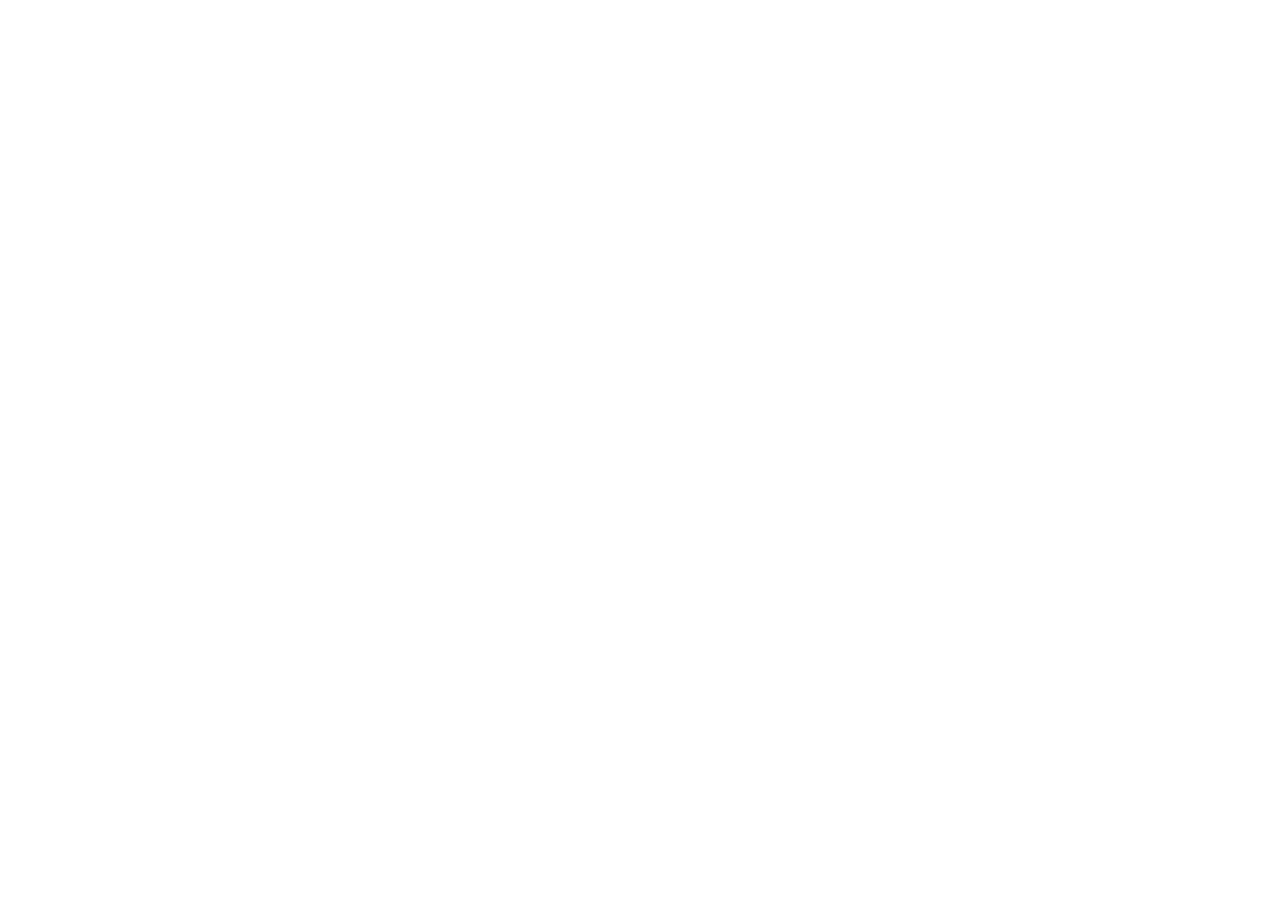
==== index.html @ 7a3fcdf2 "login/sugnup form design" ====
<!DOCTYPE html>
<html lang="en">
<head>
    <meta charset="UTF-8">
    <meta name="viewport" content="width=device-width, initial-scale=1.0">
    <title>Home Webiste</title>
</head>
<body>
    
</body>
</html>
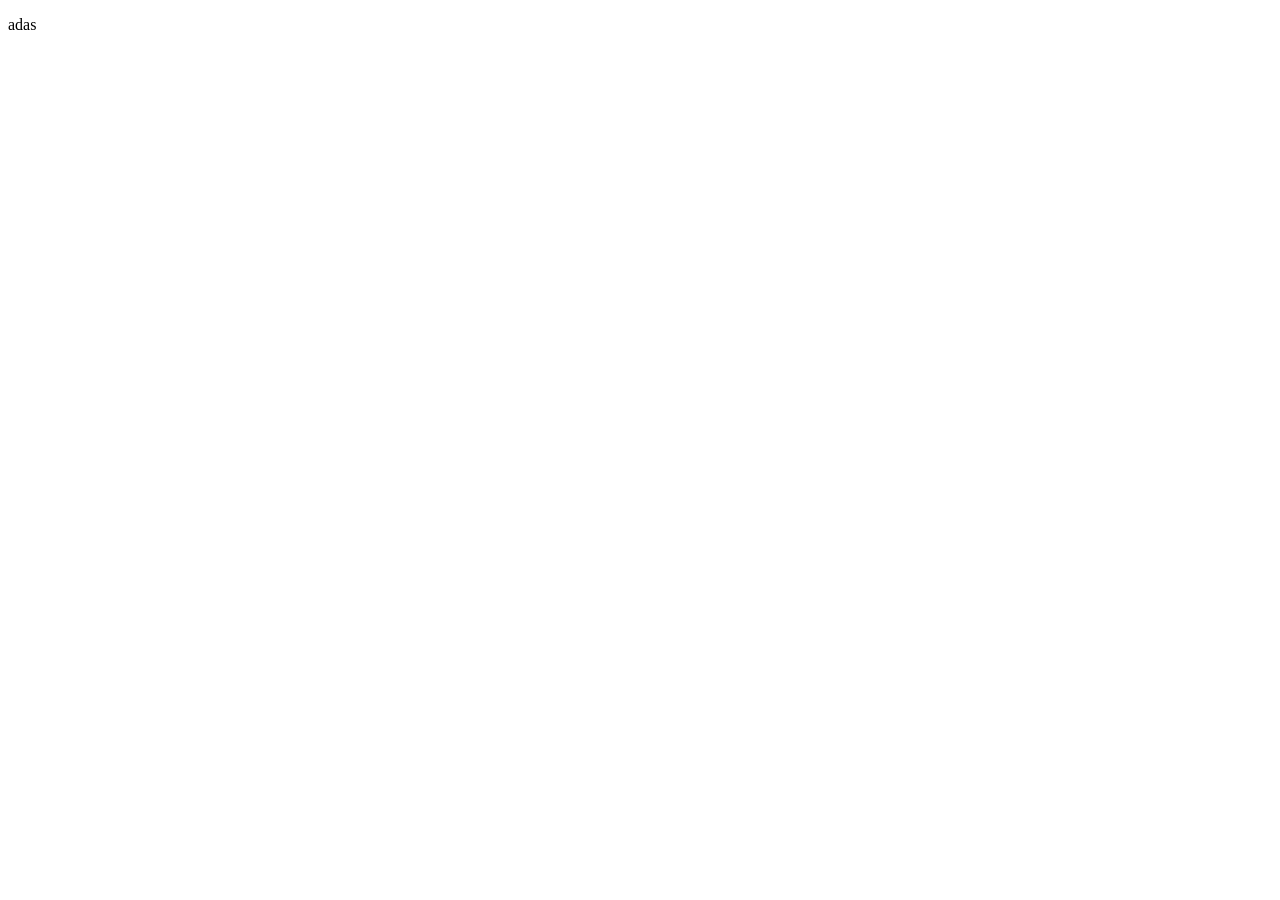
==== commit 4542a549: "added php in signup" ====
--- a/index.html
+++ b/index.html
@@ -6,6 +6,6 @@
     <title>Home Webiste</title>
 </head>
 <body>
-    
+    <p>adas</p>
 </body>
 </html>
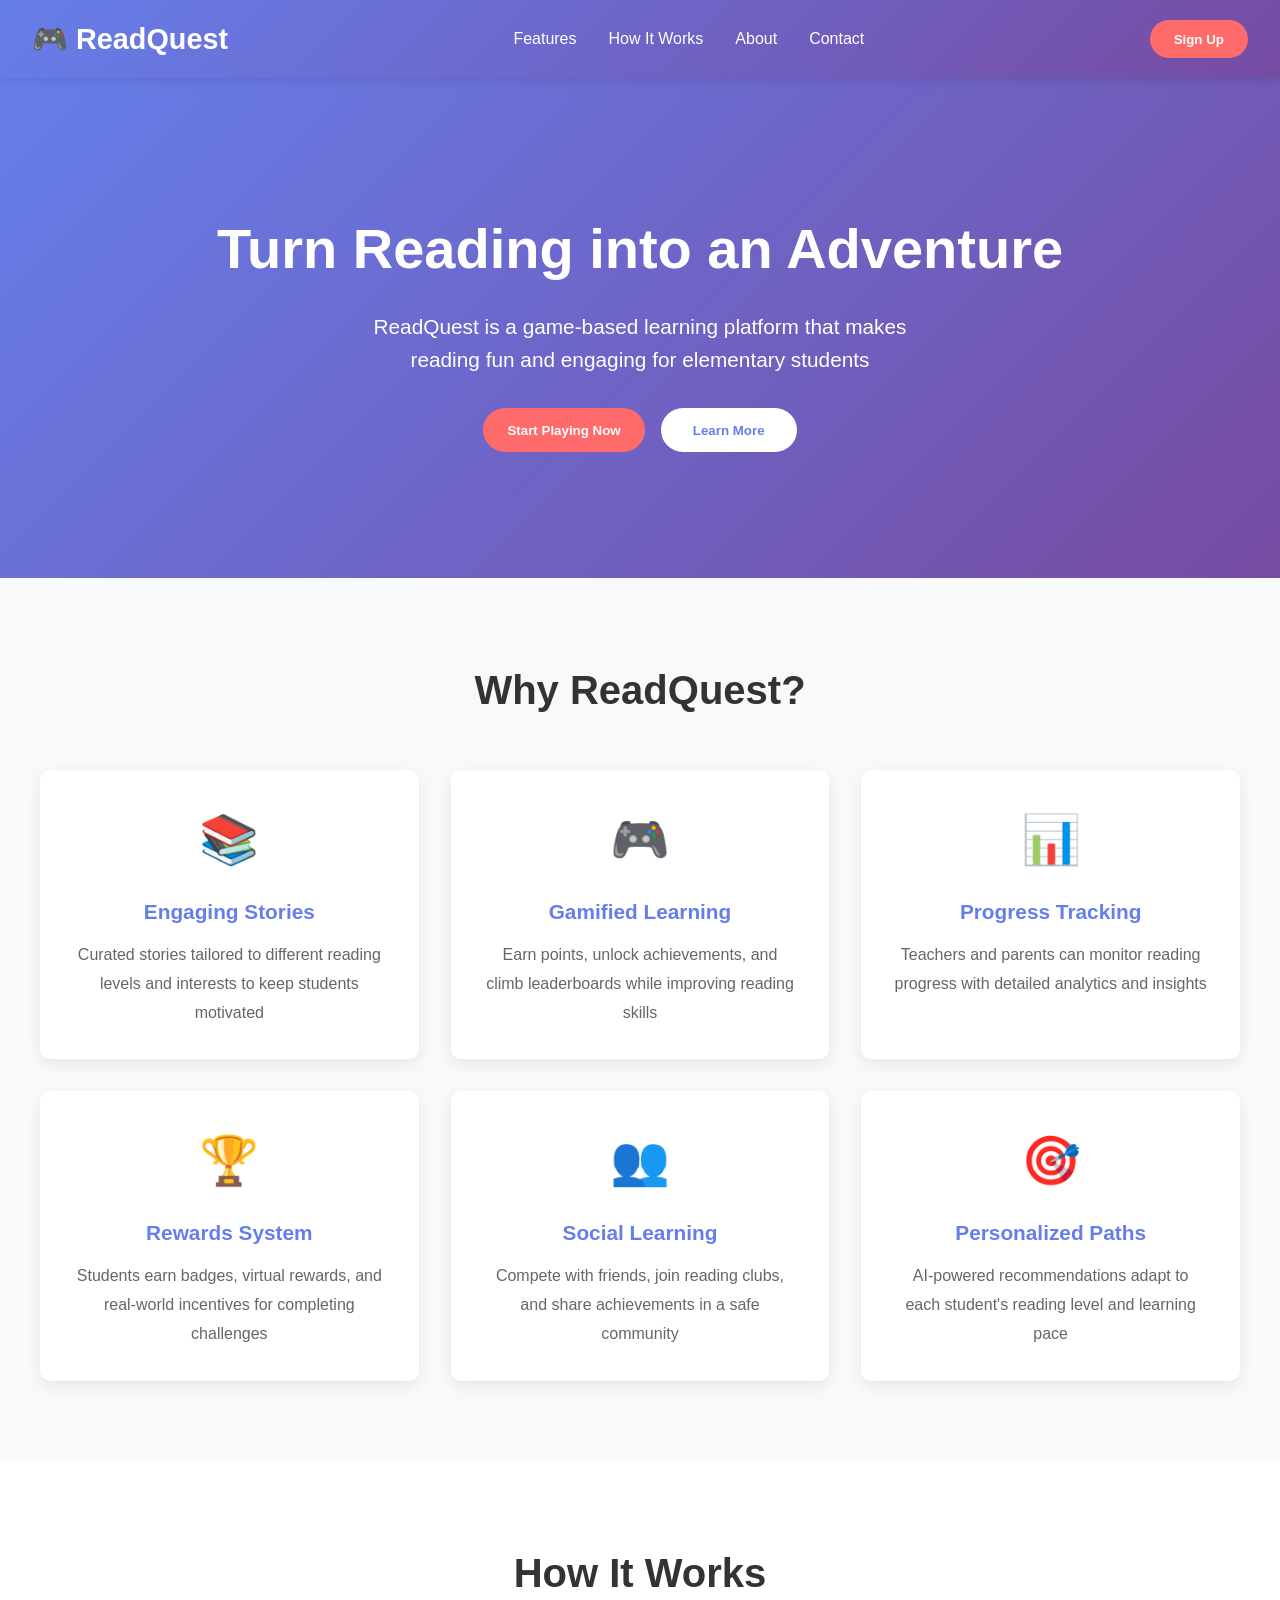
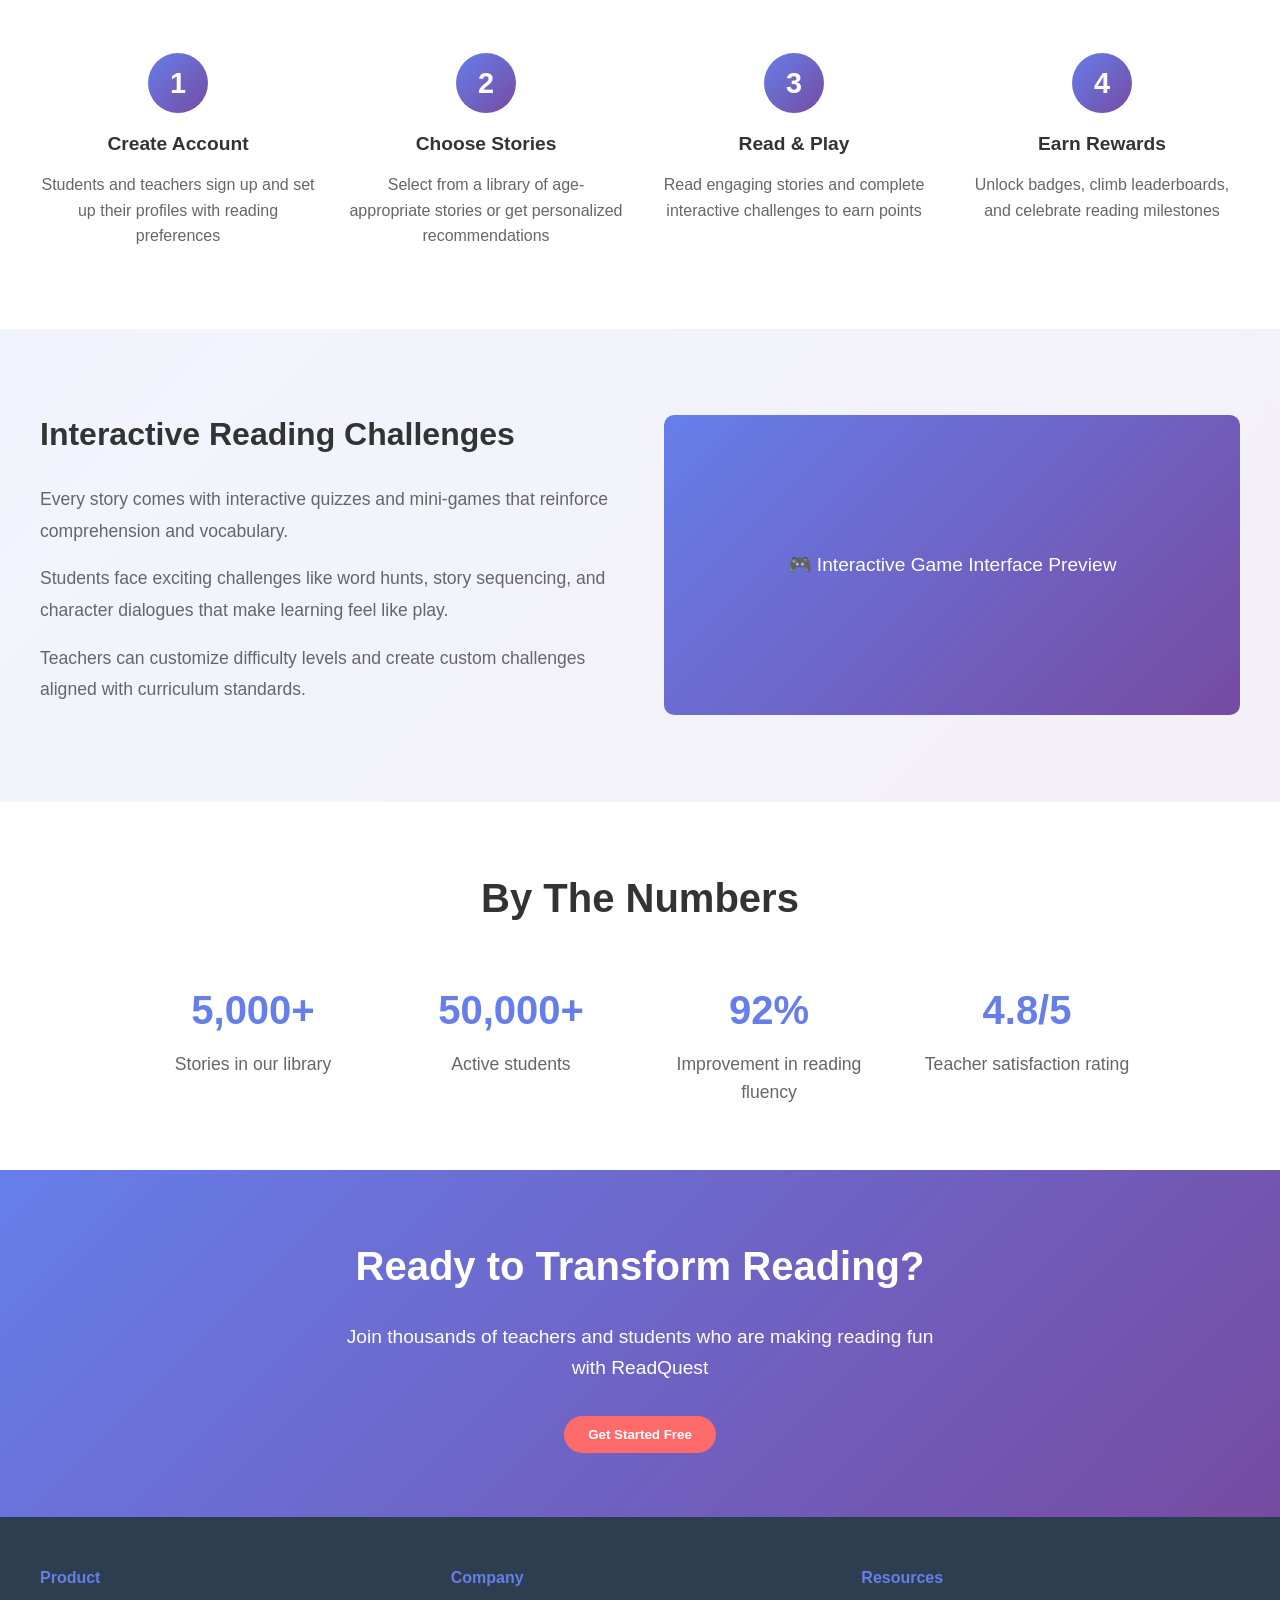
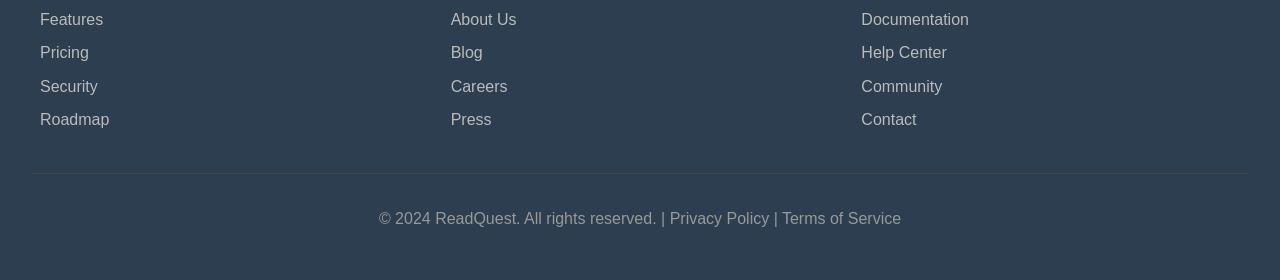
==== commit 20bf71df: "added hoepage design" ====
--- a/index.html
+++ b/index.html
@@ -3,9 +3,178 @@
 <head>
     <meta charset="UTF-8">
     <meta name="viewport" content="width=device-width, initial-scale=1.0">
-    <title>Home Webiste</title>
+    <title>ReadQuest - Game-Based Learning Platform</title>
+    <link rel="stylesheet" href="style.css">
+    <style>
+      
+    </style>
 </head>
 <body>
-    <p>adas</p>
+    <!-- Navigation -->
+    <nav>
+        <div class="logo">🎮 ReadQuest</div>
+        <ul>
+            <li><a href="#features">Features</a></li>
+            <li><a href="#how-it-works">How It Works</a></li>
+            <li><a href="#about">About</a></li>
+            <li><a href="#contact">Contact</a></li>
+        </ul>
+        <button class="btn-primary">Sign Up</button>
+    </nav>
+
+    <!-- Hero Section -->
+    <section class="hero">
+        <h1>Turn Reading into an Adventure</h1>
+        <p>ReadQuest is a game-based learning platform that makes reading fun and engaging for elementary students</p>
+        <div class="hero-buttons">
+            <button class="btn-primary">Start Playing Now</button>
+            <button class="btn-secondary">Learn More</button>
+        </div>
+    </section>
+
+    <!-- Features Section -->
+    <section class="features" id="features">
+        <h2 class="section-title">Why ReadQuest?</h2>
+        <div class="features-grid">
+            <div class="feature-card">
+                <div class="feature-icon">📚</div>
+                <h3>Engaging Stories</h3>
+                <p>Curated stories tailored to different reading levels and interests to keep students motivated</p>
+            </div>
+            <div class="feature-card">
+                <div class="feature-icon">🎮</div>
+                <h3>Gamified Learning</h3>
+                <p>Earn points, unlock achievements, and climb leaderboards while improving reading skills</p>
+            </div>
+            <div class="feature-card">
+                <div class="feature-icon">📊</div>
+                <h3>Progress Tracking</h3>
+                <p>Teachers and parents can monitor reading progress with detailed analytics and insights</p>
+            </div>
+            <div class="feature-card">
+                <div class="feature-icon">🏆</div>
+                <h3>Rewards System</h3>
+                <p>Students earn badges, virtual rewards, and real-world incentives for completing challenges</p>
+            </div>
+            <div class="feature-card">
+                <div class="feature-icon">👥</div>
+                <h3>Social Learning</h3>
+                <p>Compete with friends, join reading clubs, and share achievements in a safe community</p>
+            </div>
+            <div class="feature-card">
+                <div class="feature-icon">🎯</div>
+                <h3>Personalized Paths</h3>
+                <p>AI-powered recommendations adapt to each student's reading level and learning pace</p>
+            </div>
+        </div>
+    </section>
+
+    <!-- How It Works -->
+    <section class="how-it-works" id="how-it-works">
+        <h2 class="section-title">How It Works</h2>
+        <div class="steps-grid">
+            <div class="step">
+                <div class="step-number">1</div>
+                <h3>Create Account</h3>
+                <p>Students and teachers sign up and set up their profiles with reading preferences</p>
+            </div>
+            <div class="step">
+                <div class="step-number">2</div>
+                <h3>Choose Stories</h3>
+                <p>Select from a library of age-appropriate stories or get personalized recommendations</p>
+            </div>
+            <div class="step">
+                <div class="step-number">3</div>
+                <h3>Read & Play</h3>
+                <p>Read engaging stories and complete interactive challenges to earn points</p>
+            </div>
+            <div class="step">
+                <div class="step-number">4</div>
+                <h3>Earn Rewards</h3>
+                <p>Unlock badges, climb leaderboards, and celebrate reading milestones</p>
+            </div>
+        </div>
+    </section>
+
+    <!-- Game Showcase -->
+    <section class="game-showcase">
+        <div class="showcase-content">
+            <div class="showcase-text">
+                <h2>Interactive Reading Challenges</h2>
+                <p>Every story comes with interactive quizzes and mini-games that reinforce comprehension and vocabulary.</p>
+                <p>Students face exciting challenges like word hunts, story sequencing, and character dialogues that make learning feel like play.</p>
+                <p>Teachers can customize difficulty levels and create custom challenges aligned with curriculum standards.</p>
+            </div>
+            <div class="showcase-image">
+                🎮 Interactive Game Interface Preview
+            </div>
+        </div>
+    </section>
+
+    <!-- Stats Section -->
+    <section class="stats">
+        <h2 class="section-title">By The Numbers</h2>
+        <div class="stats-grid">
+            <div class="stat-item">
+                <h3>5,000+</h3>
+                <p>Stories in our library</p>
+            </div>
+            <div class="stat-item">
+                <h3>50,000+</h3>
+                <p>Active students</p>
+            </div>
+            <div class="stat-item">
+                <h3>92%</h3>
+                <p>Improvement in reading fluency</p>
+            </div>
+            <div class="stat-item">
+                <h3>4.8/5</h3>
+                <p>Teacher satisfaction rating</p>
+            </div>
+        </div>
+    </section>
+
+    <!-- CTA Section -->
+    <section class="cta">
+        <h2>Ready to Transform Reading?</h2>
+        <p>Join thousands of teachers and students who are making reading fun with ReadQuest</p>
+        <button class="btn-primary">Get Started Free</button>
+    </section>
+
+    <!-- Footer -->
+    <footer>
+        <div class="footer-content">
+            <div class="footer-section">
+                <h4>Product</h4>
+                <ul>
+                    <li><a href="#">Features</a></li>
+                    <li><a href="#">Pricing</a></li>
+                    <li><a href="#">Security</a></li>
+                    <li><a href="#">Roadmap</a></li>
+                </ul>
+            </div>
+            <div class="footer-section">
+                <h4>Company</h4>
+                <ul>
+                    <li><a href="#">About Us</a></li>
+                    <li><a href="#">Blog</a></li>
+                    <li><a href="#">Careers</a></li>
+                    <li><a href="#">Press</a></li>
+                </ul>
+            </div>
+            <div class="footer-section">
+                <h4>Resources</h4>
+                <ul>
+                    <li><a href="#">Documentation</a></li>
+                    <li><a href="#">Help Center</a></li>
+                    <li><a href="#">Community</a></li>
+                    <li><a href="#">Contact</a></li>
+                </ul>
+            </div>
+        </div>
+        <div class="footer-bottom">
+            <p>&copy; 2024 ReadQuest. All rights reserved. | Privacy Policy | Terms of Service</p>
+        </div>
+    </footer>
 </body>
 </html>
--- a/style.css
+++ b/style.css
@@ -0,0 +1,393 @@
+  * {
+            margin: 0;
+            padding: 0;
+            box-sizing: border-box;
+        }
+
+        body {
+            font-family: 'Segoe UI', Tahoma, Geneva, Verdana, sans-serif;
+            line-height: 1.6;
+            color: #333;
+        }
+
+        /* Navigation */
+        nav {
+            background: linear-gradient(135deg, #667eea 0%, #764ba2 100%);
+            padding: 1rem 2rem;
+            display: flex;
+            justify-content: space-between;
+            align-items: center;
+            box-shadow: 0 2px 10px rgba(0,0,0,0.1);
+            position: sticky;
+            top: 0;
+            z-index: 100;
+        }
+
+        .logo {
+            font-size: 1.8rem;
+            font-weight: bold;
+            color: white;
+            display: flex;
+            align-items: center;
+            gap: 0.5rem;
+        }
+
+        nav ul {
+            display: flex;
+            list-style: none;
+            gap: 2rem;
+        }
+
+        nav a {
+            color: white;
+            text-decoration: none;
+            transition: opacity 0.3s;
+            font-weight: 500;
+        }
+
+        nav a:hover {
+            opacity: 0.8;
+        }
+
+        .btn-primary {
+            background: #ff6b6b;
+            color: white;
+            padding: 0.7rem 1.5rem;
+            border: none;
+            border-radius: 25px;
+            cursor: pointer;
+            font-weight: 600;
+            transition: transform 0.3s, box-shadow 0.3s;
+        }
+
+        .btn-primary:hover {
+            transform: translateY(-2px);
+            box-shadow: 0 5px 15px rgba(255, 107, 107, 0.4);
+        }
+
+        /* Hero Section */
+        .hero {
+            background: linear-gradient(135deg, #667eea 0%, #764ba2 100%);
+            color: white;
+            padding: 6rem 2rem;
+            text-align: center;
+            min-height: 500px;
+            display: flex;
+            flex-direction: column;
+            justify-content: center;
+            align-items: center;
+        }
+
+        .hero h1 {
+            font-size: 3.5rem;
+            margin-bottom: 1rem;
+            animation: fadeInDown 0.8s ease-out;
+        }
+
+        .hero p {
+            font-size: 1.3rem;
+            margin-bottom: 2rem;
+            max-width: 600px;
+            animation: fadeInUp 0.8s ease-out;
+        }
+
+        .hero-buttons {
+            display: flex;
+            gap: 1rem;
+            justify-content: center;
+            flex-wrap: wrap;
+        }
+
+        .btn-secondary {
+            background: white;
+            color: #667eea;
+            padding: 0.9rem 2rem;
+            border: none;
+            border-radius: 25px;
+            cursor: pointer;
+            font-weight: 600;
+            transition: transform 0.3s, box-shadow 0.3s;
+        }
+
+        .btn-secondary:hover {
+            transform: translateY(-2px);
+            box-shadow: 0 5px 15px rgba(0,0,0,0.2);
+        }
+
+        /* Features Section */
+        .features {
+            padding: 5rem 2rem;
+            background: #f8f9fa;
+        }
+
+        .section-title {
+            text-align: center;
+            font-size: 2.5rem;
+            margin-bottom: 3rem;
+            color: #333;
+        }
+
+        .features-grid {
+            display: grid;
+            grid-template-columns: repeat(auto-fit, minmax(280px, 1fr));
+            gap: 2rem;
+            max-width: 1200px;
+            margin: 0 auto;
+        }
+
+        .feature-card {
+            background: white;
+            padding: 2rem;
+            border-radius: 10px;
+            text-align: center;
+            box-shadow: 0 5px 15px rgba(0,0,0,0.08);
+            transition: transform 0.3s, box-shadow 0.3s;
+        }
+
+        .feature-card:hover {
+            transform: translateY(-5px);
+            box-shadow: 0 10px 25px rgba(0,0,0,0.15);
+        }
+
+        .feature-icon {
+            font-size: 3rem;
+            margin-bottom: 1rem;
+        }
+
+        .feature-card h3 {
+            font-size: 1.3rem;
+            margin-bottom: 0.8rem;
+            color: #667eea;
+        }
+
+        .feature-card p {
+            color: #666;
+            line-height: 1.8;
+        }
+
+        /* How It Works */
+        .how-it-works {
+            padding: 5rem 2rem;
+            background: white;
+        }
+
+        .steps-grid {
+            display: grid;
+            grid-template-columns: repeat(auto-fit, minmax(250px, 1fr));
+            gap: 2rem;
+            max-width: 1200px;
+            margin: 0 auto;
+        }
+
+        .step {
+            text-align: center;
+            position: relative;
+        }
+
+        .step-number {
+            background: linear-gradient(135deg, #667eea 0%, #764ba2 100%);
+            color: white;
+            width: 60px;
+            height: 60px;
+            border-radius: 50%;
+            display: flex;
+            align-items: center;
+            justify-content: center;
+            font-size: 1.8rem;
+            font-weight: bold;
+            margin: 0 auto 1rem;
+        }
+
+        .step h3 {
+            font-size: 1.2rem;
+            margin-bottom: 0.8rem;
+            color: #333;
+        }
+
+        .step p {
+            color: #666;
+        }
+
+        /* Game Features Showcase */
+        .game-showcase {
+            padding: 5rem 2rem;
+            background: linear-gradient(135deg, #667eea15 0%, #764ba215 100%);
+        }
+
+        .showcase-content {
+            max-width: 1200px;
+            margin: 0 auto;
+            display: grid;
+            grid-template-columns: 1fr 1fr;
+            gap: 3rem;
+            align-items: center;
+        }
+
+        .showcase-text h2 {
+            font-size: 2rem;
+            margin-bottom: 1.5rem;
+            color: #333;
+        }
+
+        .showcase-text p {
+            font-size: 1.1rem;
+            color: #666;
+            margin-bottom: 1rem;
+            line-height: 1.8;
+        }
+
+        .showcase-image {
+            background: linear-gradient(135deg, #667eea 0%, #764ba2 100%);
+            height: 300px;
+            border-radius: 10px;
+            display: flex;
+            align-items: center;
+            justify-content: center;
+            color: white;
+            font-size: 1.2rem;
+            text-align: center;
+            padding: 2rem;
+        }
+
+        /* Stats Section */
+        .stats {
+            padding: 4rem 2rem;
+            background: white;
+        }
+
+        .stats-grid {
+            display: grid;
+            grid-template-columns: repeat(auto-fit, minmax(200px, 1fr));
+            gap: 2rem;
+            max-width: 1000px;
+            margin: 0 auto;
+            text-align: center;
+        }
+
+        .stat-item h3 {
+            font-size: 2.5rem;
+            color: #667eea;
+            margin-bottom: 0.5rem;
+            font-weight: bold;
+        }
+
+        .stat-item p {
+            color: #666;
+            font-size: 1.1rem;
+        }
+
+        /* CTA Section */
+        .cta {
+            background: linear-gradient(135deg, #667eea 0%, #764ba2 100%);
+            color: white;
+            padding: 4rem 2rem;
+            text-align: center;
+        }
+
+        .cta h2 {
+            font-size: 2.5rem;
+            margin-bottom: 1.5rem;
+        }
+
+        .cta p {
+            font-size: 1.2rem;
+            margin-bottom: 2rem;
+            max-width: 600px;
+            margin-left: auto;
+            margin-right: auto;
+        }
+
+        /* Footer */
+        footer {
+            background: #2c3e50;
+            color: white;
+            padding: 3rem 2rem;
+            text-align: center;
+        }
+
+        .footer-content {
+            max-width: 1200px;
+            margin: 0 auto;
+            display: grid;
+            grid-template-columns: repeat(auto-fit, minmax(250px, 1fr));
+            gap: 2rem;
+            text-align: left;
+            margin-bottom: 2rem;
+        }
+
+        .footer-section h4 {
+            margin-bottom: 1rem;
+            color: #667eea;
+        }
+
+        .footer-section ul {
+            list-style: none;
+        }
+
+        .footer-section ul li {
+            margin-bottom: 0.5rem;
+        }
+
+        .footer-section a {
+            color: #bbb;
+            text-decoration: none;
+            transition: color 0.3s;
+        }
+
+        .footer-section a:hover {
+            color: #667eea;
+        }
+
+        .footer-bottom {
+            border-top: 1px solid #444;
+            padding-top: 2rem;
+            text-align: center;
+            color: #999;
+        }
+
+        /* Animations */
+        @keyframes fadeInDown {
+            from {
+                opacity: 0;
+                transform: translateY(-30px);
+            }
+            to {
+                opacity: 1;
+                transform: translateY(0);
+            }
+        }
+
+        @keyframes fadeInUp {
+            from {
+                opacity: 0;
+                transform: translateY(30px);
+            }
+            to {
+                opacity: 1;
+                transform: translateY(0);
+            }
+        }
+
+        /* Responsive */
+        @media (max-width: 768px) {
+            .hero h1 {
+                font-size: 2.5rem;
+            }
+
+            nav ul {
+                gap: 1rem;
+                font-size: 0.9rem;
+            }
+
+            .showcase-content {
+                grid-template-columns: 1fr;
+            }
+
+            .hero-buttons {
+                flex-direction: column;
+            }
+
+            .btn-primary, .btn-secondary {
+                width: 100%;
+            }
+        }
